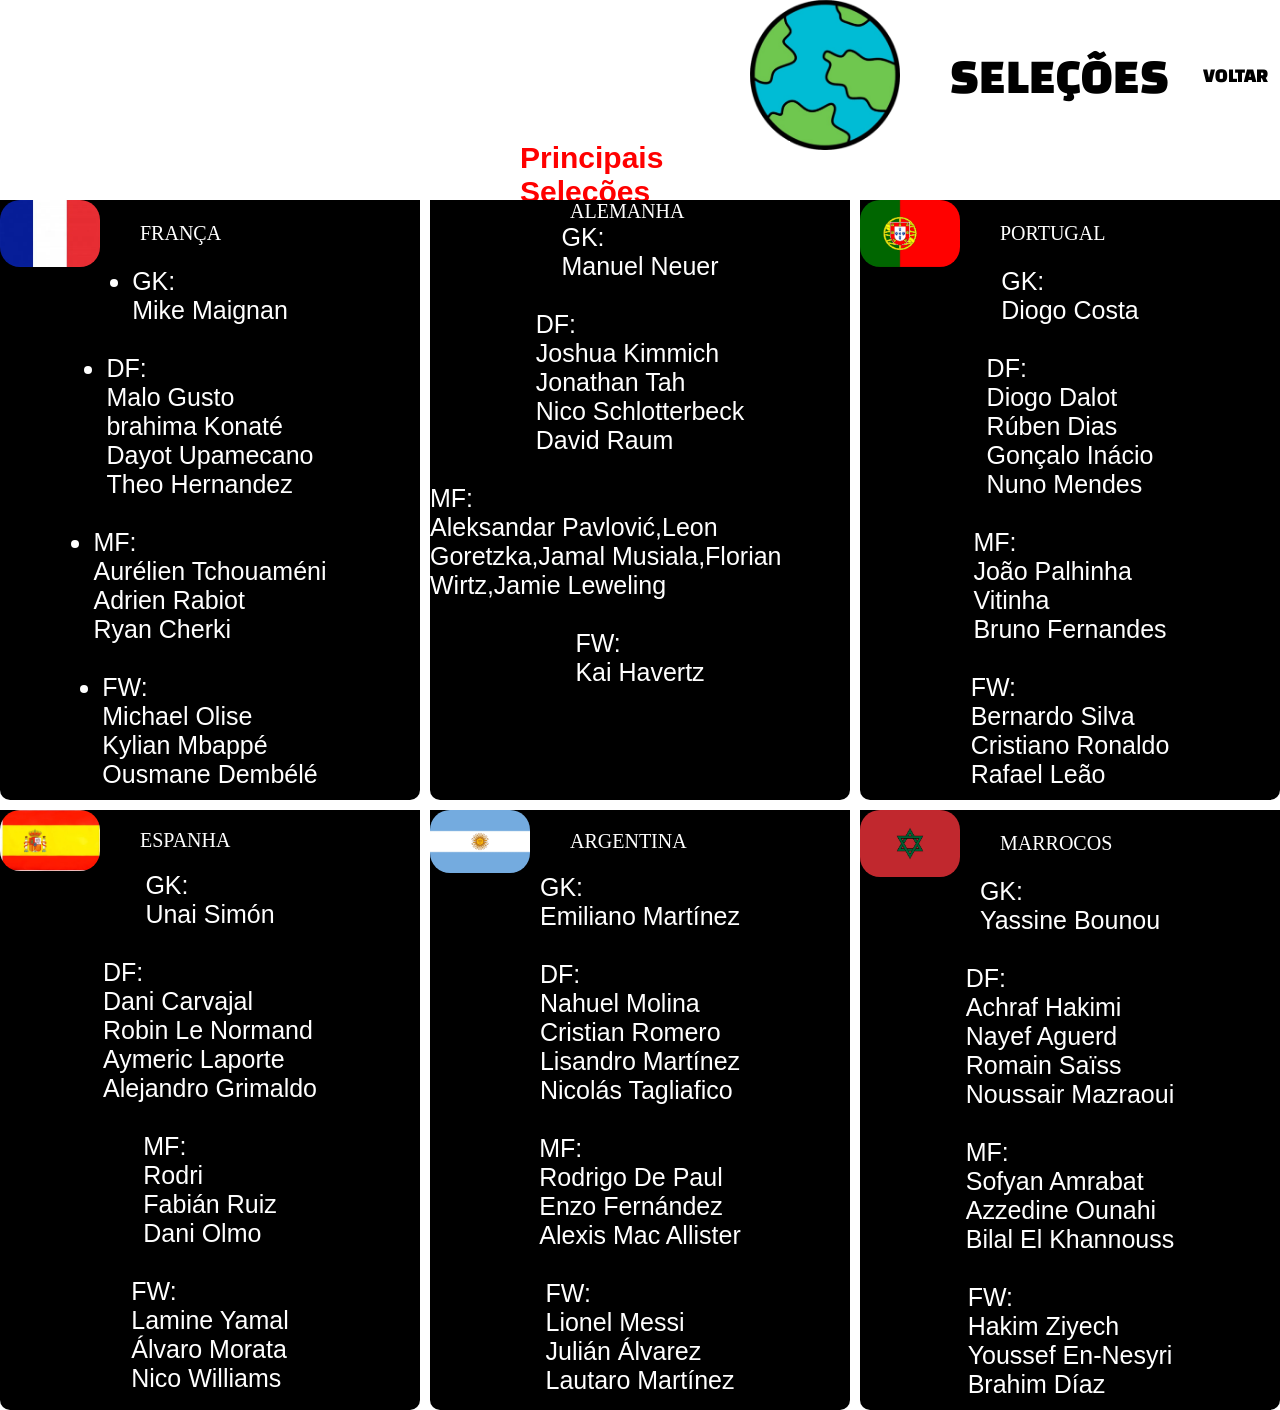
==== selecoes.html @ 30c370ce "29-05-26 Lucas Santos" ====
<!DOCTYPE html>
<html lang="pt-br">
<head>
    <meta charset="UTF-8">
    <meta name="viewport" content="width=device-width, initial-scale=1.0">
    <title>Document</title>
    <link rel="stylesheet" href="selecoes.css">

    <style>@import url('https://fonts.googleapis.com/css2?family=Changa+One:ital@0;1&display=swap');</style>

</head>
<body>

    <div class="menu">
        <div class="selessa">
            <img src="globo1.webp" alt=""width='150em'>
        <h1>SELEÇÕES</h1>
        </div>
        

    <div class="botaoVOLTAR">
        <ul>
            <a href="copamundo.html">VOLTAR</a>
        </ul>
        
    </div>

    </div>




<div class="principais">

    <div class="SLCOES">
       <h2><b>Principais Seleções</b></h2>
    </div>

</div>













<div class="abaGERAL">



       

    <div class="FRA">

       <div class="FF">
        <img src="BAND-FRAN.webp" alt=""width='100em'>
        <p>FRANÇA</p>
       </div>

    <ul>
        <li>GK:<br>Mike Maignan</li><br>
        <li>DF:<br>Malo Gusto <br>brahima Konaté <br>Dayot Upamecano <br>Theo Hernandez</li><br>
        <li>MF:<br>Aurélien Tchouaméni <br>Adrien Rabiot <br>Ryan Cherki</li><br>
        <li>FW:<br>Michael Olise <br>Kylian Mbappé <br>Ousmane Dembélé</li><br>
        
    </ul>
        
    </div>





    <div class="ALE">

       <div class="AA">
        <img src="BAND.ALE.svg" alt=""width='100em'>
        <p>ALEMANHA</p>
       </div>

       <ul>
        <li>GK:<br>Manuel Neuer</li><br>
        <li>DF:<br>Joshua Kimmich <br>Jonathan Tah <br>Nico Schlotterbeck <br>David Raum</li><br>
        <li>MF:<br>Aleksandar Pavlović,Leon Goretzka,Jamal Musiala,Florian Wirtz,Jamie Leweling</li><br>
        <li>FW:<br>Kai Havertz</li>
        
    </ul>
        

    </div>


    <div class="PORT">
        <div class="PP">
        <img src="BAND.PORT.webp" alt=""width='100em'>
        <p>PORTUGAL</p>
       </div>

       <ul>
        <li>GK:<br>Diogo Costa</li><br>
        <li>DF:<br>Diogo Dalot <br>Rúben Dias <br>Gonçalo Inácio <br>Nuno Mendes</li><br>
        <li>MF:<br>João Palhinha <br>Vitinha <br>Bruno Fernandes</li><br>
        <li>FW:<br> Bernardo Silva <br>Cristiano Ronaldo <br>Rafael Leão</li>
        
    </ul>
        
       
    </div>
</div>



<div class="aba2">

    <div class="ESPANHA">

        <div class="ESP">
        <img src="BAND.ESP.webp" alt=""width='100em'>
        <p>ESPANHA</p>
       </div>

       <ul>
        <li>GK:<br>Unai Simón</li><br>
        <li>DF:<br>Dani Carvajal<br>Robin Le Normand<br>Aymeric Laporte<br>Alejandro Grimaldo</li><br>
        <li>MF:<br>Rodri<br>Fabián Ruiz<br>Dani Olmo</li><br>
        <li>FW:<br>Lamine Yamal<br>Álvaro Morata<br>Nico Williams</li>    
      </ul>

    </div>



    <div class="ARGENTINA">

        <div class="ARG">
        <img src="BAND.ARG.webp" alt=""width='100em'>
        <p>ARGENTINA</p>
       </div>

       <ul>
        <li>GK:<br>Emiliano Martínez</li><br>
        <li>DF:<br>Nahuel Molina<br>Cristian Romero<br>Lisandro Martínez<br>Nicolás Tagliafico</li><br>
        <li>MF:<br>Rodrigo De Paul<br>Enzo Fernández<br>Alexis Mac Allister</li><br>
        <li>FW:<br>Lionel Messi<br>Julián Álvarez<br>Lautaro Martínez</li>    
      </ul>

    </div>



    <div class="MARROCOS">

        <div class="MARR">
        <img src="BAND.MARR.webp" alt=""width='100em'>
        <p>MARROCOS</p>
       </div>

       <ul>
        <li>GK:<br>Yassine Bounou</li><br>
        <li>DF:<br>Achraf Hakimi<br>Nayef Aguerd<br>Romain Saïss<br>Noussair Mazraoui</li><br>
        <li>MF:<br>Sofyan Amrabat<br>Azzedine Ounahi<br>Bilal El Khannouss</li><br>
        <li>FW:<br>Hakim Ziyech<br>Youssef En-Nesyri<br>Brahim Díaz</li>    
      </ul>

    </div>





    

  











</div>






</body>
</html>
---- selecoes.css ----
*{
    margin: 0px;
    padding: 0px;
}

html{
    font-size:10px;
}

.menu{
  background-color: white;
    display: flex;
    justify-content: space-between;
    align-items: center;
}

.selessa{
    display: flex;
    align-items: center;
    background-color: white;
  margin-left:75em;

}

.selessa h1{
    padding-left: 1em;
    font-size: 5em;

     font-family: "Changa One", sans-serif;
  font-weight: 400;
  font-style: normal;
}

.botaoVOLTAR{
    display: flex;
    align-items: center;
   height: 3em;
   width: 13em;
}

.botaoVOLTAR a{
    font-size: 2em;
    padding: 1.7em;
    text-decoration: none;
    border-radius: 2em;
    color: black;

  font-family: "Changa One", sans-serif;
  font-weight: 400;
  font-style: normal;
}

.botaoVOLTAR ul :hover{
    padding: 2em;
    background-color: yellow;
}






.principais{
    background-color: white;
    display: flex;
    align-items: center;
    justify-content: center;
    height: 5em;
}

.SLCOES{
    background-color:white;
    width: 15em;
    font-size: 2em;
}

.SLCOES h2{
    padding-left: 1em;
    font-family: 'Gill Sans', 'Gill Sans MT', Calibri, 'Trebuchet MS', sans-serif;
    color: red;
}












.abaGERAL{
    background-color: white;
    height: 60em;
    border-radius: 2em;
    display: flex;
   justify-content: space-between;
   gap: 1em;
  

}


.FRA{
    background-color: black;
    height: 60em;
    width: 50em;
    border-radius: 1em;
}

.FF img{
    border-radius: 2em;
    
}

.FF{
    background-color:black;
   display: flex;
   align-items: center;
} 

.FF p{
    padding-left: 2em;
    font-size: 2em;
    color: white;
}

.FRA ul{
    font-size: 2.5em;
    font-family: 'Gill Sans', 'Gill Sans MT', Calibri, 'Trebuchet MS', sans-serif;
    color: white;
    display: flex;
    flex-direction: column;
    align-items: center;
    
}




.ALE{
    background-color: black;
    height: 60em;
    width: 50em;
    border-radius: 1em;
    
}

.AA img{
    border-radius: 2em;
    
}

.AA{
    background-color: black;
    display: flex;
    align-items: center;
} 

.AA p{
    padding-left: 2em;
    font-size: 2em;
    color: white;
}

.ALE ul{
    font-size: 2.5em;
    font-family: 'Gill Sans', 'Gill Sans MT', Calibri, 'Trebuchet MS', sans-serif;
    color: white;
    list-style-type: none;
    display: flex;
    flex-direction: column;
    align-items: center;
}








.PORT{
    background-color: black;
    height: 60em;
    width: 50em;
    border-radius: 1em;
}

.PP img{
    border-radius: 2em;
    
}

.PP{
    background-color: black;
    display: flex;
    align-items: center;
} 

.PP p{
    padding-left: 2em;
    font-size: 2em;
    color: white;
}

.PORT ul{
    font-size: 2.5em;
    font-family: 'Gill Sans', 'Gill Sans MT', Calibri, 'Trebuchet MS', sans-serif;
    color: white;
    list-style-type: none;
    display: flex;
    flex-direction: column;
    align-items: center;
}




.aba2{
    background-color: white;
    height: 60em;
    border-radius: 2em;
    padding-top: 1em;
    display: flex;
    justify-content: space-between;
    gap: 1em;
}


.ESPANHA{
    background-color: black;
    height: 60em;
    width: 50em;
    border-radius: 1em;
}

.ESP img{
    border-radius: 2em;
    
}

.ESP{
    background-color: black;
    display: flex;
    align-items: center;
} 

.ESP p{
    padding-left: 2em;
    font-size: 2em;
    color: white;
}

.ESPANHA ul{
    font-size: 2.5em;
    font-family: 'Gill Sans', 'Gill Sans MT', Calibri, 'Trebuchet MS', sans-serif;
    color: white;
    list-style-type: none;
    display: flex;
    flex-direction: column;
    align-items: center;
}


.ARGENTINA{
    background-color: black;
    height: 60em;
    width: 50em;
    border-radius: 1em;
   
}

.ARG img{
    border-radius: 2em;
    
}

.ARG{
    background-color: black;
    display: flex;
    align-items: center;
} 

.ARG p{
    padding-left: 2em;
    font-size: 2em;
    color: white;
}

.ARGENTINA ul{
    font-size: 2.5em;
    font-family: 'Gill Sans', 'Gill Sans MT', Calibri, 'Trebuchet MS', sans-serif;
    color: white;
    list-style-type: none;
    display: flex;
    flex-direction: column;
    align-items: center;
}



.MARROCOS{
    background-color: black;
    height: 60em;
    width: 50em;
    border-radius: 1em;
}

.MARR img{
    border-radius: 2em;
    
}

.MARR{
    background-color: black;
    display: flex;
    align-items: center;
} 

.MARR p{
    padding-left: 2em;
    font-size: 2em;
    color: white;
}

.MARROCOS ul{
    font-size: 2.5em;
    font-family: 'Gill Sans', 'Gill Sans MT', Calibri, 'Trebuchet MS', sans-serif;
    color: white;
    list-style-type: none;
    display: flex;
    flex-direction: column;
    align-items: center;
}
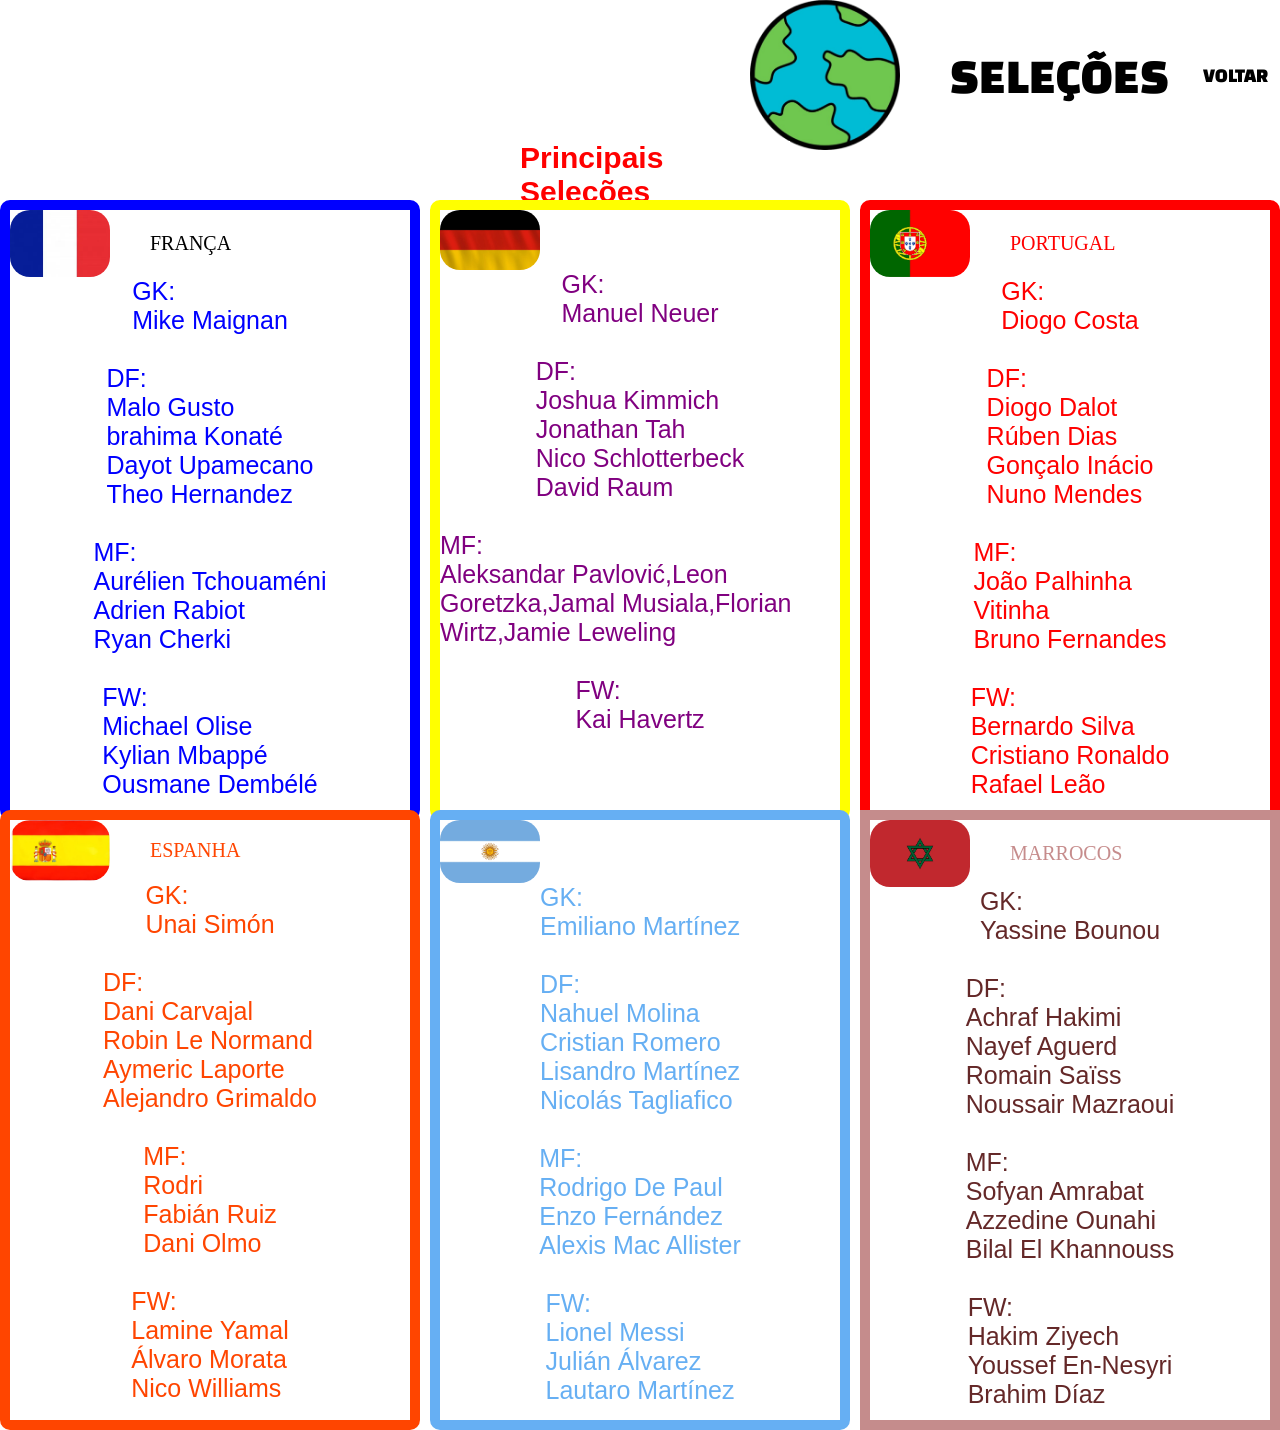
==== commit 984658ec: "28/05/26 ARTHUR" ====
--- a/selecoes.html
+++ b/selecoes.html
@@ -80,7 +80,7 @@
     <div class="ALE">
 
        <div class="AA">
-        <img src="BAND.ALE.svg" alt=""width='100em'>
+        <img src="BAND.ALE.webp" alt=""width='100em'>
         <p>ALEMANHA</p>
        </div>
 
--- a/selecoes.css
+++ b/selecoes.css
@@ -104,10 +104,11 @@
 
 
 .FRA{
-    background-color: black;
-    height: 60em;
-    width: 50em;
-    border-radius: 1em;
+    background-color: white;
+    height: 60em;
+    width: 50em;
+    border-radius: 1em;
+    border: solid blue 1em;
 }
 
 .FF img{
@@ -116,7 +117,7 @@
 }
 
 .FF{
-    background-color:black;
+    background-color:white;
    display: flex;
    align-items: center;
 } 
@@ -124,51 +125,53 @@
 .FF p{
     padding-left: 2em;
     font-size: 2em;
+    color: bla;
+}
+
+.FRA ul{
+    font-size: 2.5em;
+    font-family: 'Gill Sans', 'Gill Sans MT', Calibri, 'Trebuchet MS', sans-serif;
+    color: blue;
+    display: flex;
+    flex-direction: column;
+    align-items: center;
+    list-style-type: none;
+    
+}
+
+
+
+
+.ALE{
+    background-color: white;
+    height: 60em;
+    width: 50em;
+    border-radius: 1em;
+    border: solid yellow 1em;
+    
+}
+
+.AA img{
+    border-radius: 2em;
+    
+}
+
+.AA{
+    background-color:white;
+    display: flex;
+    align-items: center;
+} 
+
+.AA p{
+    padding-left: 2em;
+    font-size: 2em;
     color: white;
 }
 
-.FRA ul{
-    font-size: 2.5em;
-    font-family: 'Gill Sans', 'Gill Sans MT', Calibri, 'Trebuchet MS', sans-serif;
-    color: white;
-    display: flex;
-    flex-direction: column;
-    align-items: center;
-    
-}
-
-
-
-
-.ALE{
-    background-color: black;
-    height: 60em;
-    width: 50em;
-    border-radius: 1em;
-    
-}
-
-.AA img{
-    border-radius: 2em;
-    
-}
-
-.AA{
-    background-color: black;
-    display: flex;
-    align-items: center;
-} 
-
-.AA p{
-    padding-left: 2em;
-    font-size: 2em;
-    color: white;
-}
-
 .ALE ul{
     font-size: 2.5em;
     font-family: 'Gill Sans', 'Gill Sans MT', Calibri, 'Trebuchet MS', sans-serif;
-    color: white;
+    color: purple;
     list-style-type: none;
     display: flex;
     flex-direction: column;
@@ -183,10 +186,11 @@
 
 
 .PORT{
-    background-color: black;
-    height: 60em;
-    width: 50em;
-    border-radius: 1em;
+    background-color: white;
+    height: 60em;
+    width: 50em;
+    border-radius: 1em;
+    border: solid red 1em;
 }
 
 .PP img{
@@ -195,7 +199,7 @@
 }
 
 .PP{
-    background-color: black;
+    background-color: white;
     display: flex;
     align-items: center;
 } 
@@ -203,13 +207,13 @@
 .PP p{
     padding-left: 2em;
     font-size: 2em;
-    color: white;
+    color: red;
 }
 
 .PORT ul{
     font-size: 2.5em;
     font-family: 'Gill Sans', 'Gill Sans MT', Calibri, 'Trebuchet MS', sans-serif;
-    color: white;
+    color: red;
     list-style-type: none;
     display: flex;
     flex-direction: column;
@@ -231,10 +235,11 @@
 
 
 .ESPANHA{
-    background-color: black;
-    height: 60em;
-    width: 50em;
-    border-radius: 1em;
+    background-color: white;
+    height: 60em;
+    width: 50em;
+    border-radius: 1em;
+    border: solid orangered 1em;
 }
 
 .ESP img{
@@ -243,7 +248,7 @@
 }
 
 .ESP{
-    background-color: black;
+    background-color: white;
     display: flex;
     align-items: center;
 } 
@@ -251,49 +256,50 @@
 .ESP p{
     padding-left: 2em;
     font-size: 2em;
+    color: orangered;
+}
+
+.ESPANHA ul{
+    font-size: 2.5em;
+    font-family: 'Gill Sans', 'Gill Sans MT', Calibri, 'Trebuchet MS', sans-serif;
+    color: orangered;
+    list-style-type: none;
+    display: flex;
+    flex-direction: column;
+    align-items: center;
+}
+
+
+.ARGENTINA{
+    background-color: white;
+    height: 60em;
+    width: 50em;
+    border-radius: 1em;
+    border: solid rgb(102, 175, 243) 1em;
+   
+}
+
+.ARG img{
+    border-radius: 2em;
+    
+}
+
+.ARG{
+    background-color: white;
+    display: flex;
+    align-items: center;
+} 
+
+.ARG p{
+    padding-left: 2em;
+    font-size: 2em;
     color: white;
 }
 
-.ESPANHA ul{
-    font-size: 2.5em;
-    font-family: 'Gill Sans', 'Gill Sans MT', Calibri, 'Trebuchet MS', sans-serif;
-    color: white;
-    list-style-type: none;
-    display: flex;
-    flex-direction: column;
-    align-items: center;
-}
-
-
-.ARGENTINA{
-    background-color: black;
-    height: 60em;
-    width: 50em;
-    border-radius: 1em;
-   
-}
-
-.ARG img{
-    border-radius: 2em;
-    
-}
-
-.ARG{
-    background-color: black;
-    display: flex;
-    align-items: center;
-} 
-
-.ARG p{
-    padding-left: 2em;
-    font-size: 2em;
-    color: white;
-}
-
 .ARGENTINA ul{
     font-size: 2.5em;
     font-family: 'Gill Sans', 'Gill Sans MT', Calibri, 'Trebuchet MS', sans-serif;
-    color: white;
+    color: rgb(102, 175, 243);
     list-style-type: none;
     display: flex;
     flex-direction: column;
@@ -303,10 +309,11 @@
 
 
 .MARROCOS{
-    background-color: black;
-    height: 60em;
-    width: 50em;
-    border-radius: 1em;
+    background-color: white;
+    height: 60em;
+    width: 50em;
+  
+    border: solid rgba(134, 13, 13, 0.473) 1em;
 }
 
 .MARR img{
@@ -315,7 +322,7 @@
 }
 
 .MARR{
-    background-color: black;
+    background-color: white;
     display: flex;
     align-items: center;
 } 
@@ -323,15 +330,16 @@
 .MARR p{
     padding-left: 2em;
     font-size: 2em;
-    color: white;
+    color: rgba(134, 13, 13, 0.473);
 }
 
 .MARROCOS ul{
     font-size: 2.5em;
     font-family: 'Gill Sans', 'Gill Sans MT', Calibri, 'Trebuchet MS', sans-serif;
-    color: white;
-    list-style-type: none;
-    display: flex;
-    flex-direction: column;
-    align-items: center;
-}+    color: rgba(75, 6, 6, 0.863);
+    list-style-type: none;
+    display: flex;
+    flex-direction: column;
+    align-items: center;
+}
+
